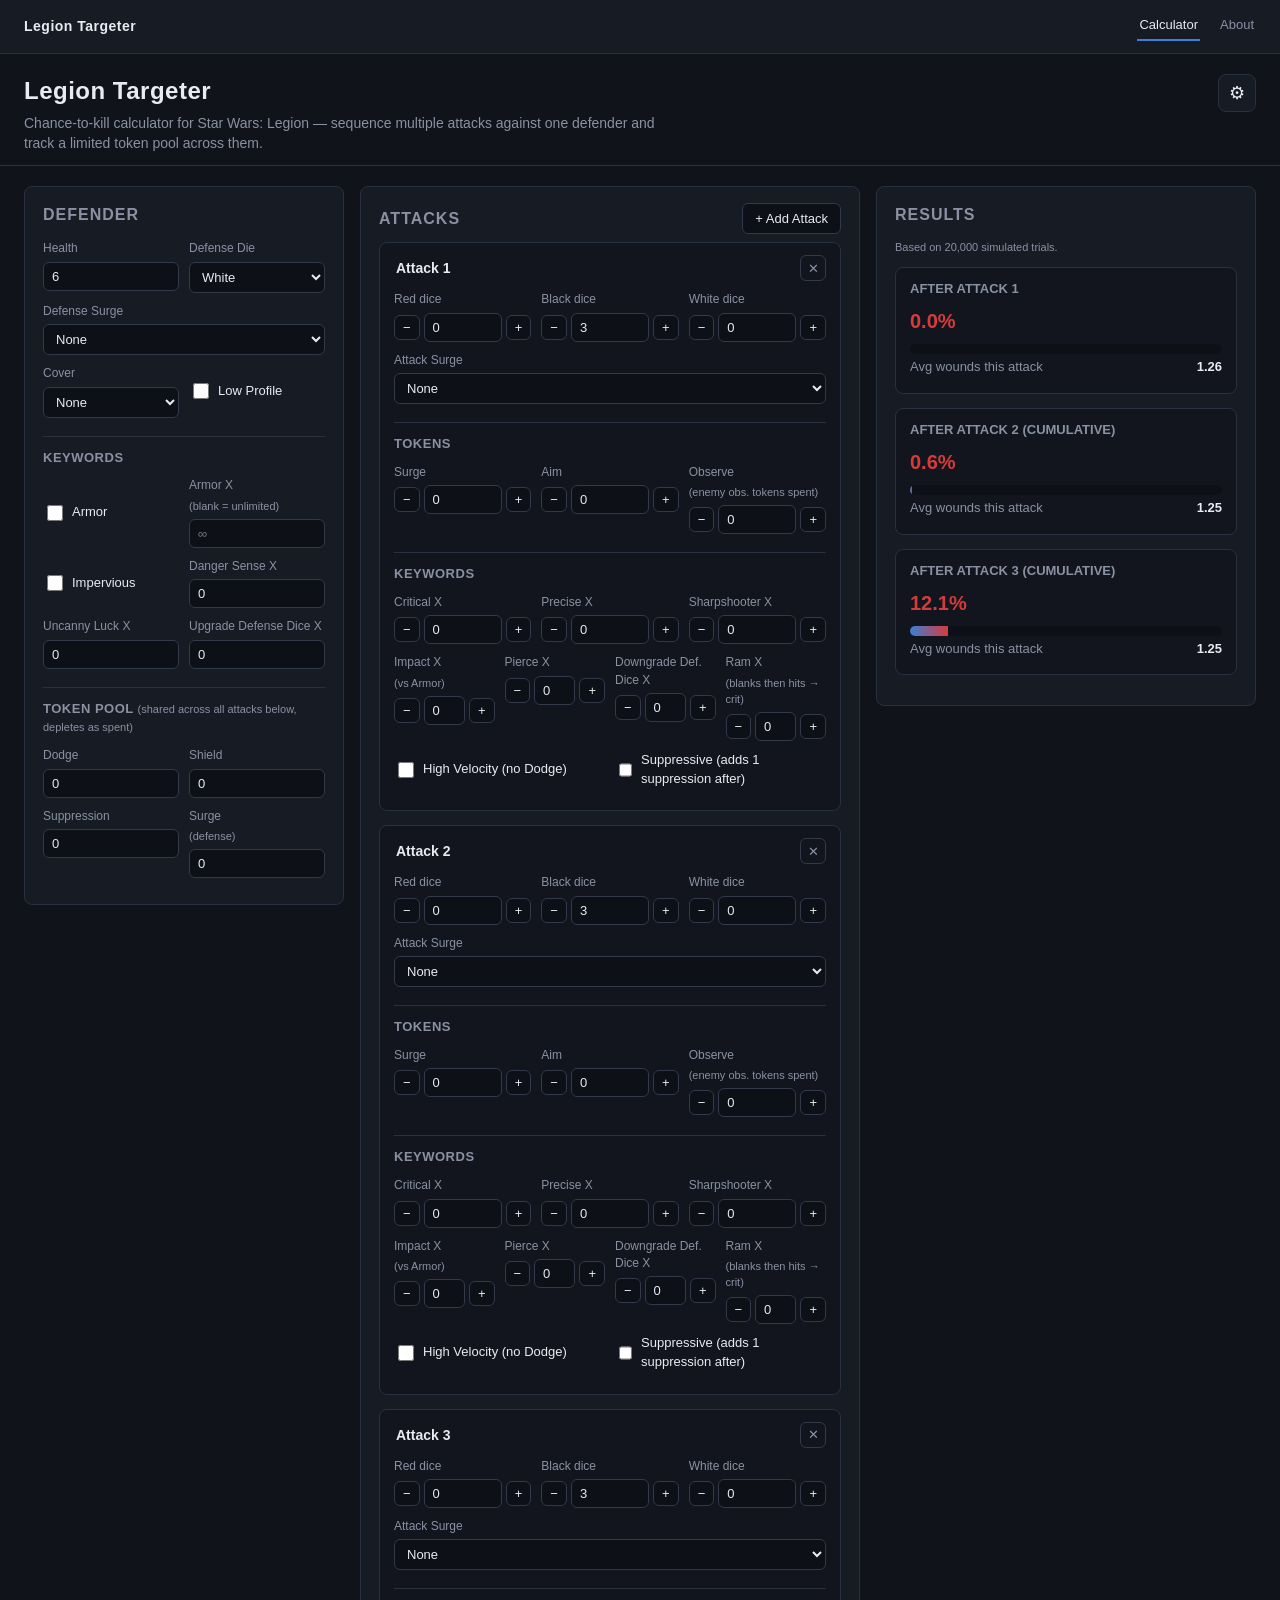
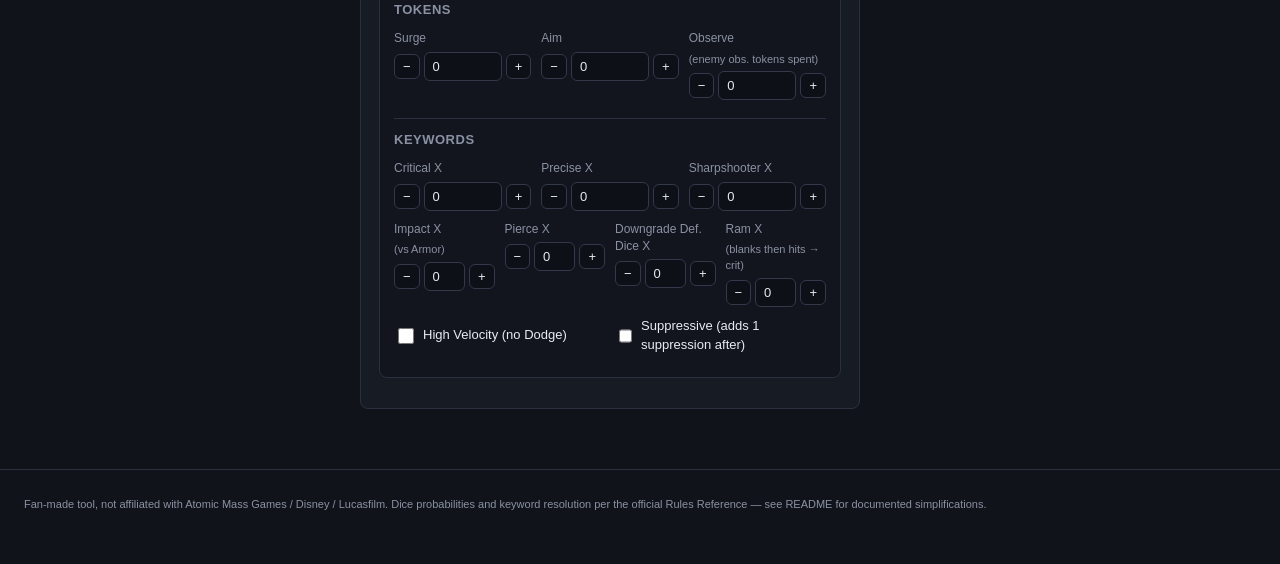
==== index.html @ e0e4609c "tweaks" ====
<!DOCTYPE html>
<html lang="en">
<head>
<meta charset="UTF-8" />
<meta name="viewport" content="width=device-width, initial-scale=1.0" />
<title>Legion Targeter</title>
<meta name="description" content="Chance-to-kill calculator for Star Wars: Legion." />
<link rel="stylesheet" href="style.css" />
<link rel="icon" href="data:image/svg+xml,<svg xmlns='http://www.w3.org/2000/svg' viewBox='0 0 16 16'><text y='13' font-size='14'>🎲</text></svg>">
</head>
<body>
  <nav class="site-nav">
    <div class="brand">Legion Targeter</div>
    <div class="modes">
      <a class="link active" href="index.html">Calculator</a>
      <a class="link" href="about.html">About</a>
    </div>
  </nav>
  <header class="app-header">
    <div class="header-inner">
      <h1>Legion Targeter</h1>
      <p class="subtitle">Chance-to-kill calculator for Star Wars: Legion — sequence multiple attacks against one defender and track a limited token pool across them.</p>
    </div>
    <button id="gearBtn" class="icon-btn" title="Settings" aria-label="Settings">⚙</button>
  </header>

  <div id="settingsPanel" class="settings-panel hidden">
    <h3>Settings</h3>
    <label>Simulation trials
      <select id="trialsSelect">
        <option value="5000">5,000 (fast)</option>
        <option value="20000" selected>20,000 (default)</option>
        <option value="50000">50,000 (precise)</option>
        <option value="100000">100,000 (slow, most precise)</option>
      </select>
    </label>
    <button id="closeSettings" class="secondary-btn">Close</button>
  </div>

  <main class="layout">
    <section class="panel defender-panel">
      <h2>Defender</h2>

      <div class="field-row">
        <label class="field">Health
          <input type="number" id="def-health" min="1" value="6" />
        </label>
        <label class="field">Defense Die
          <select id="def-defenseDie">
            <option value="white">White</option>
            <option value="red">Red</option>
          </select>
        </label>
        <label class="field">Defense Surge
          <select id="def-defenseSurgeConv">
            <option value="none">None</option>
            <option value="block">→ Block</option>
          </select>
        </label>
      </div>

      <div class="field-row">
        <label class="field">Cover
          <select id="def-cover">
            <option value="none">None</option>
            <option value="light">Light</option>
            <option value="heavy">Heavy</option>
          </select>
        </label>
        <label class="field checkbox-field">
          <input type="checkbox" id="def-lowProfile" /> Low Profile
        </label>
      </div>

      <h3>Keywords</h3>
      <div class="field-row">
        <label class="field checkbox-field">
          <input type="checkbox" id="def-armorEnabled" /> Armor
        </label>
        <label class="field">Armor X <span class="hint">(blank = unlimited)</span>
          <input type="number" id="def-armorX" min="0" placeholder="∞" />
        </label>
      </div>
      <div class="field-row">
        <label class="field checkbox-field">
          <input type="checkbox" id="def-impervious" /> Impervious
        </label>
        <label class="field">Danger Sense X
          <input type="number" id="def-dangerSenseX" min="0" value="0" />
        </label>
        <label class="field">Uncanny Luck X
          <input type="number" id="def-uncannyLuckX" min="0" value="0" />
        </label>
        <label class="field">Upgrade Defense Dice X
          <input type="number" id="def-upgradeX" min="0" value="0" />
        </label>
      </div>

      <h3>Token Pool <span class="hint">(shared across all attacks below, depletes as spent)</span></h3>
      <div class="field-row">
        <label class="field">Dodge
          <input type="number" id="def-dodge" min="0" value="0" />
        </label>
        <label class="field">Shield
          <input type="number" id="def-shield" min="0" value="0" />
        </label>
        <label class="field">Suppression
          <input type="number" id="def-suppression" min="0" value="0" />
        </label>
        <label class="field">Surge <span class="hint">(defense)</span>
          <input type="number" id="def-surge" min="0" value="0" />
        </label>
      </div>
    </section>

    <section class="panel attacks-panel">
      <div class="attacks-header">
        <h2>Attacks</h2>
        <button id="addAttackBtn" class="secondary-btn">+ Add Attack</button>
      </div>
      <div id="attacksList"></div>
    </section>

    <section class="panel results-panel">
      <h2>Results</h2>
      <p class="hint" id="trialsLabel"></p>
      <div id="resultsList"></div>
    </section>
  </main>

  <footer class="app-footer">
    <p>Fan-made tool, not affiliated with Atomic Mass Games / Disney / Lucasfilm. Dice probabilities and keyword resolution per the official Rules Reference — see README for documented simplifications.</p>
  </footer>

  <script src="engine.js"></script>
  <script src="app.js"></script>
</body>
</html>
---- style.css ----
:root {
  --bg: #10131a;
  --panel: #171b24;
  --panel-border: #2a3040;
  --text: #e8ebf2;
  --muted: #8a91a3;
  --accent: #d63b3b;
  --accent-2: #3b7fd6;
  --good: #3bd67a;
  --warn: #d6a93b;
  --input-bg: #0d1017;
  --input-border: #33394a;
  --radius: 8px;
}

* { box-sizing: border-box; }

body {
  margin: 0;
  background: var(--bg);
  color: var(--text);
  font-family: -apple-system, "Segoe UI", Roboto, Helvetica, Arial, sans-serif;
  font-size: 14px;
  line-height: 1.45;
}

.app-header {
  display: flex;
  align-items: flex-start;
  justify-content: space-between;
  padding: 20px 24px 12px;
  border-bottom: 1px solid var(--panel-border);
}
.header-inner h1 {
  margin: 0 0 4px;
  font-size: 24px;
  letter-spacing: 0.5px;
}
.subtitle {
  margin: 0;
  color: var(--muted);
  max-width: 640px;
}
.icon-btn {
  background: var(--panel);
  border: 1px solid var(--panel-border);
  color: var(--text);
  font-size: 18px;
  width: 38px;
  height: 38px;
  border-radius: var(--radius);
  cursor: pointer;
}
.icon-btn:hover { border-color: var(--accent-2); }

.settings-panel {
  position: fixed;
  top: 60px;
  right: 24px;
  background: var(--panel);
  border: 1px solid var(--panel-border);
  border-radius: var(--radius);
  padding: 16px;
  z-index: 20;
  width: 260px;
  box-shadow: 0 8px 24px rgba(0,0,0,0.4);
}
.settings-panel.hidden { display: none; }
.settings-panel h3 { margin-top: 0; }
.settings-panel label { display: block; margin-bottom: 12px; }

.layout {
  display: grid;
  grid-template-columns: 320px 1fr 380px;
  gap: 16px;
  padding: 20px 24px 60px;
  align-items: start;
}
@media (max-width: 1100px) {
  .layout { grid-template-columns: 1fr; }
}

.panel {
  background: var(--panel);
  border: 1px solid var(--panel-border);
  border-radius: var(--radius);
  padding: 16px 18px;
}
.panel h2 {
  margin: 0 0 14px;
  font-size: 16px;
  text-transform: uppercase;
  letter-spacing: 1px;
  color: var(--muted);
}
.panel h3 {
  margin: 18px 0 10px;
  font-size: 13px;
  text-transform: uppercase;
  letter-spacing: 0.5px;
  color: var(--muted);
  border-top: 1px solid var(--panel-border);
  padding-top: 12px;
}

.field-row {
  display: flex;
  flex-wrap: wrap;
  gap: 10px;
  margin-bottom: 10px;
}
.field {
  display: flex;
  flex-direction: column;
  gap: 4px;
  font-size: 12px;
  color: var(--muted);
  flex: 1 1 100px;
}
.field.checkbox-field {
  flex-direction: row;
  align-items: center;
  gap: 6px;
  font-size: 13px;
  color: var(--text);
}
.field input[type="number"],
.field input[type="text"],
.field select {
  background: var(--input-bg);
  border: 1px solid var(--input-border);
  color: var(--text);
  border-radius: 6px;
  padding: 6px 8px;
  font-size: 13px;
  width: 100%;
}
.field input[type="checkbox"] {
  width: 16px;
  height: 16px;
}
.hint {
  color: var(--muted);
  font-size: 11px;
  font-weight: normal;
  text-transform: none;
  letter-spacing: 0;
}

.secondary-btn {
  background: var(--input-bg);
  border: 1px solid var(--input-border);
  color: var(--text);
  border-radius: 6px;
  padding: 7px 12px;
  cursor: pointer;
  font-size: 13px;
}
.secondary-btn:hover { border-color: var(--accent-2); }

.attacks-header {
  display: flex;
  justify-content: space-between;
  align-items: center;
  margin-bottom: 8px;
}
.attacks-header h2 { margin: 0; }

.attack-card {
  border: 1px solid var(--panel-border);
  border-radius: var(--radius);
  padding: 12px 14px;
  margin-bottom: 14px;
  background: #12151d;
}
.attack-card-header {
  display: flex;
  justify-content: space-between;
  align-items: center;
  margin-bottom: 10px;
}
.attack-card-header input.attack-name {
  background: transparent;
  border: none;
  color: var(--text);
  font-weight: 600;
  font-size: 14px;
  width: 60%;
}
.attack-card-header input.attack-name:focus {
  outline: 1px solid var(--accent-2);
  background: var(--input-bg);
}
.remove-attack-btn {
  background: transparent;
  border: 1px solid var(--input-border);
  color: var(--muted);
  border-radius: 6px;
  width: 26px;
  height: 26px;
  cursor: pointer;
}
.remove-attack-btn:hover { color: var(--accent); border-color: var(--accent); }

.dice-swatch { font-weight: 600; }
.dice-swatch.red { color: #ff6b6b; }
.dice-swatch.black { color: #c8c8d0; }
.dice-swatch.white { color: #f2f2f2; }

.result-card {
  border: 1px solid var(--panel-border);
  border-radius: var(--radius);
  padding: 12px 14px;
  margin-bottom: 14px;
  background: #12151d;
}
.result-card h4 {
  margin: 0 0 8px;
  font-size: 13px;
  color: var(--muted);
  text-transform: uppercase;
}
.stat-row {
  display: flex;
  justify-content: space-between;
  margin-bottom: 4px;
  font-size: 13px;
}
.stat-row .label { color: var(--muted); }
.stat-row .value { font-weight: 600; }
.kill-bar-track {
  background: var(--input-bg);
  border-radius: 6px;
  height: 10px;
  overflow: hidden;
  margin: 8px 0 4px;
}
.kill-bar-fill {
  height: 100%;
  background: linear-gradient(90deg, var(--accent-2), var(--accent));
}
.kill-pct {
  font-size: 20px;
  font-weight: 700;
}
.kill-pct.cumulative { color: var(--accent); }

.app-footer {
  padding: 16px 24px 40px;
  color: var(--muted);
  font-size: 11px;
  border-top: 1px solid var(--panel-border);
}

.empty-state {
  color: var(--muted);
  font-size: 13px;
  padding: 20px 0;
  text-align: center;
}

/* ==========================================================================
   Site nav (shared between index.html and about.html)
   ========================================================================== */
.site-nav {
  display: flex;
  align-items: center;
  justify-content: space-between;
  padding: 12px 24px;
  border-bottom: 1px solid var(--panel-border);
  background: var(--panel);
}
.site-nav .brand {
  font-weight: 700;
  letter-spacing: 0.5px;
}
.site-nav .modes {
  display: flex;
  gap: 18px;
}
.site-nav .link {
  color: var(--muted);
  text-decoration: none;
  font-size: 13px;
  padding: 4px 2px;
  border-bottom: 2px solid transparent;
}
.site-nav .link:hover { color: var(--text); }
.site-nav .link.active {
  color: var(--text);
  border-bottom-color: var(--accent-2);
}

/* ==========================================================================
   About page
   ========================================================================== */
.prose {
  max-width: 960px;
  margin: 0 auto;
  padding: 32px 24px 60px;
}
.prose h1 { margin: 0 0 4px; font-size: 26px; }
.prose h2 {
  font-size: 15px;
  text-transform: uppercase;
  letter-spacing: 1px;
  color: var(--muted);
  margin: 0 0 14px;
}
.prose p { margin: 0 0 12px; }
.prose section { margin-bottom: 40px; }

.author {
  display: flex;
  gap: 24px;
  align-items: flex-start;
  flex-wrap: wrap;
}
.author .portrait {
  width: 140px;
  height: 140px;
  border-radius: 50%;
  object-fit: cover;
  border: 1px solid var(--panel-border);
  flex-shrink: 0;
  background: var(--panel);
}
.author-text { flex: 1 1 320px; min-width: 0; }
.author-text .tagline {
  color: var(--muted);
  margin: 0 0 14px;
  font-size: 13px;
}

.books-band {
  width: 100vw;
  position: relative;
  left: 50%;
  right: 50%;
  margin-left: -50vw;
  margin-right: -50vw;
  background: var(--panel);
  border-top: 1px solid var(--panel-border);
  border-bottom: 1px solid var(--panel-border);
  padding: 32px calc(50vw - 480px) 40px;
}
@media (max-width: 1020px) {
  .books-band { padding: 32px 24px 40px; }
}
.books-band h2 { padding: 0 0 0 0; max-width: 960px; margin: 0 auto 14px; }
.books {
  display: grid;
  grid-template-columns: repeat(auto-fill, minmax(200px, 1fr));
  gap: 20px;
  max-width: 960px;
  margin: 0 auto;
}
.book {
  background: var(--input-bg);
  border: 1px solid var(--panel-border);
  border-radius: var(--radius);
  padding: 14px;
  display: flex;
  flex-direction: column;
}
.book img {
  width: 100%;
  aspect-ratio: 2 / 3;
  object-fit: cover;
  border-radius: 6px;
  margin-bottom: 10px;
  background: var(--panel);
}
.book h3 { margin: 0 0 4px; font-size: 14px; }
.book-meta {
  color: var(--muted);
  font-size: 11px;
  text-transform: uppercase;
  letter-spacing: 0.5px;
  margin: 0 0 8px;
}
.book p:not(.book-meta) { font-size: 13px; flex: 1; }

.button {
  display: inline-block;
  margin-top: 10px;
  padding: 8px 14px;
  background: var(--accent-2);
  color: #fff;
  text-decoration: none;
  border-radius: 6px;
  font-size: 13px;
  font-weight: 600;
  align-self: flex-start;
}
.button:hover { opacity: 0.9; }
.button.coffee { background: var(--warn); color: #1a1300; }

.links { list-style: none; padding: 0; margin: 0; }
.links li {
  padding: 8px 0;
  border-bottom: 1px solid var(--panel-border);
  font-size: 13px;
}
.links li:last-child { border-bottom: none; }
.links a { color: var(--accent-2); }

.support, .disclosure {
  background: var(--panel);
  border: 1px solid var(--panel-border);
  border-radius: var(--radius);
  padding: 18px 20px;
}
.disclosure p { color: var(--muted); font-size: 12px; margin-bottom: 0; }

.back { margin-top: 8px; }
.back a { color: var(--accent-2); text-decoration: none; }
.back a:hover { text-decoration: underline; }

.foot {
  text-align: center;
  color: var(--muted);
  font-size: 11px;
  padding: 20px 24px 40px;
}
.foot a { color: var(--accent-2); }
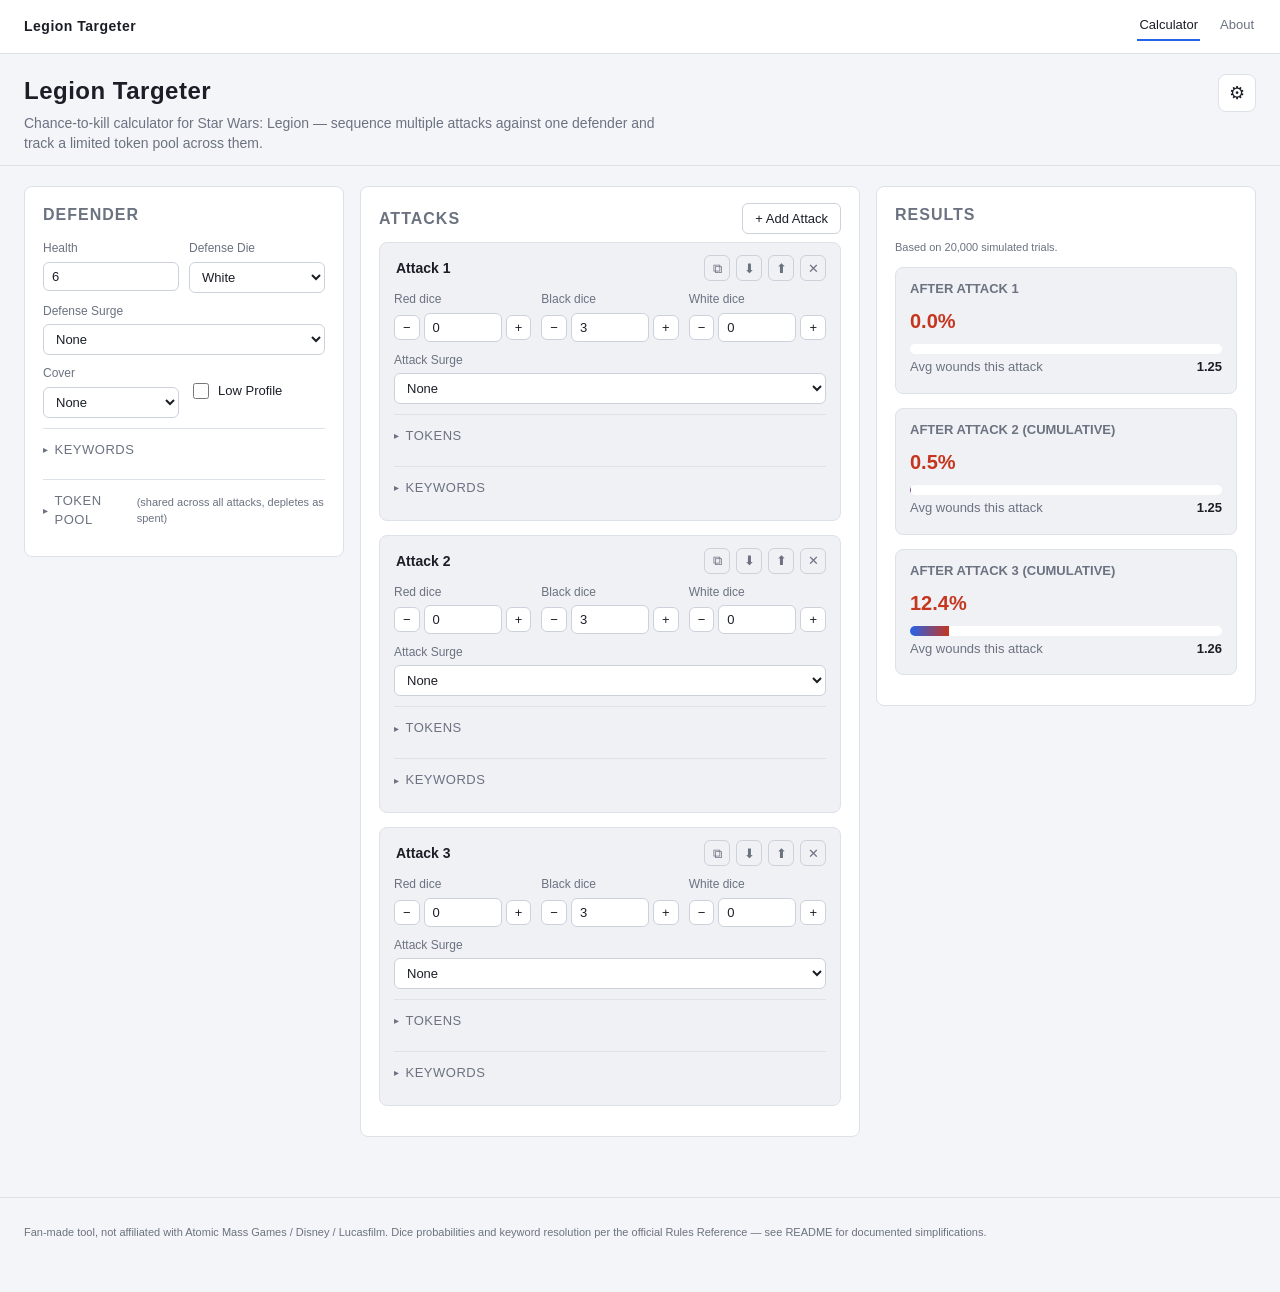
==== commit f668ef0e: "further changes" ====
--- a/index.html
+++ b/index.html
@@ -7,6 +7,27 @@
 <meta name="description" content="Chance-to-kill calculator for Star Wars: Legion." />
 <link rel="stylesheet" href="style.css" />
 <link rel="icon" href="data:image/svg+xml,<svg xmlns='http://www.w3.org/2000/svg' viewBox='0 0 16 16'><text y='13' font-size='14'>🎲</text></svg>">
+<script>
+  // Applied before paint so there's no flash of the wrong theme.
+  (function () {
+    var KEY = 'legion-targeter-theme';
+    function apply(pref) {
+      if (pref === 'light' || pref === 'dark') document.documentElement.setAttribute('data-theme', pref);
+      else document.documentElement.removeAttribute('data-theme');
+    }
+    var stored = 'system';
+    try { stored = localStorage.getItem(KEY) || 'system'; } catch (e) {}
+    apply(stored);
+    window.LegionTheme = {
+      get: function () { return stored; },
+      set: function (pref) {
+        stored = pref;
+        try { localStorage.setItem(KEY, pref); } catch (e) {}
+        apply(pref);
+      },
+    };
+  })();
+</script>
 </head>
 <body>
   <nav class="site-nav">
@@ -26,6 +47,13 @@
 
   <div id="settingsPanel" class="settings-panel hidden">
     <h3>Settings</h3>
+    <label>Theme
+      <select id="themeSelect">
+        <option value="system">System</option>
+        <option value="dark">Dark</option>
+        <option value="light">Light</option>
+      </select>
+    </label>
     <label>Simulation trials
       <select id="trialsSelect">
         <option value="5000">5,000 (fast)</option>
@@ -72,45 +100,53 @@
         </label>
       </div>
 
-      <h3>Keywords</h3>
-      <div class="field-row">
-        <label class="field checkbox-field">
-          <input type="checkbox" id="def-armorEnabled" /> Armor
-        </label>
-        <label class="field">Armor X <span class="hint">(blank = unlimited)</span>
-          <input type="number" id="def-armorX" min="0" placeholder="∞" />
-        </label>
-      </div>
-      <div class="field-row">
-        <label class="field checkbox-field">
-          <input type="checkbox" id="def-impervious" /> Impervious
-        </label>
-        <label class="field">Danger Sense X
-          <input type="number" id="def-dangerSenseX" min="0" value="0" />
-        </label>
-        <label class="field">Uncanny Luck X
-          <input type="number" id="def-uncannyLuckX" min="0" value="0" />
-        </label>
-        <label class="field">Upgrade Defense Dice X
-          <input type="number" id="def-upgradeX" min="0" value="0" />
-        </label>
-      </div>
+      <details class="collapsible" id="def-keywords-details">
+        <summary>Keywords</summary>
+        <div class="details-body">
+          <div class="field-row">
+            <label class="field checkbox-field">
+              <input type="checkbox" id="def-armorEnabled" /> Armor
+            </label>
+            <label class="field">Armor X <span class="hint">(blank = unlimited)</span>
+              <input type="number" id="def-armorX" min="0" placeholder="∞" />
+            </label>
+          </div>
+          <div class="field-row">
+            <label class="field checkbox-field">
+              <input type="checkbox" id="def-impervious" /> Impervious
+            </label>
+            <label class="field">Danger Sense X
+              <input type="number" id="def-dangerSenseX" min="0" value="0" />
+            </label>
+            <label class="field">Uncanny Luck X
+              <input type="number" id="def-uncannyLuckX" min="0" value="0" />
+            </label>
+            <label class="field">Upgrade Defense Dice X
+              <input type="number" id="def-upgradeX" min="0" value="0" />
+            </label>
+          </div>
+        </div>
+      </details>
 
-      <h3>Token Pool <span class="hint">(shared across all attacks below, depletes as spent)</span></h3>
-      <div class="field-row">
-        <label class="field">Dodge
-          <input type="number" id="def-dodge" min="0" value="0" />
-        </label>
-        <label class="field">Shield
-          <input type="number" id="def-shield" min="0" value="0" />
-        </label>
-        <label class="field">Suppression
-          <input type="number" id="def-suppression" min="0" value="0" />
-        </label>
-        <label class="field">Surge <span class="hint">(defense)</span>
-          <input type="number" id="def-surge" min="0" value="0" />
-        </label>
-      </div>
+      <details class="collapsible" id="def-tokens-details">
+        <summary>Token Pool <span class="hint">(shared across all attacks, depletes as spent)</span></summary>
+        <div class="details-body">
+          <div class="field-row">
+            <label class="field">Dodge
+              <input type="number" id="def-dodge" min="0" value="0" />
+            </label>
+            <label class="field">Shield
+              <input type="number" id="def-shield" min="0" value="0" />
+            </label>
+            <label class="field">Suppression
+              <input type="number" id="def-suppression" min="0" value="0" />
+            </label>
+            <label class="field">Surge <span class="hint">(defense)</span>
+              <input type="number" id="def-surge" min="0" value="0" />
+            </label>
+          </div>
+        </div>
+      </details>
     </section>
 
     <section class="panel attacks-panel">
--- a/style.css
+++ b/style.css
@@ -1,6 +1,8 @@
+/* Dark palette is the default/fallback. */
 :root {
   --bg: #10131a;
   --panel: #171b24;
+  --panel-alt: #12151d;
   --panel-border: #2a3040;
   --text: #e8ebf2;
   --muted: #8a91a3;
@@ -13,6 +15,54 @@
   --radius: 8px;
 }
 
+/* System preference: light, and the user hasn't forced dark. */
+@media (prefers-color-scheme: light) {
+  :root:not([data-theme="dark"]) {
+    --bg: #f4f5f8;
+    --panel: #ffffff;
+    --panel-alt: #f0f1f5;
+    --panel-border: #dde1e8;
+    --text: #1b1e27;
+    --muted: #6b7280;
+    --accent: #c5361f;
+    --accent-2: #2563eb;
+    --good: #16a34a;
+    --warn: #b45309;
+    --input-bg: #ffffff;
+    --input-border: #ccd1db;
+  }
+}
+
+/* Explicit user choice wins over system preference in both directions. */
+:root[data-theme="light"] {
+  --bg: #f4f5f8;
+  --panel: #ffffff;
+  --panel-alt: #f0f1f5;
+  --panel-border: #dde1e8;
+  --text: #1b1e27;
+  --muted: #6b7280;
+  --accent: #c5361f;
+  --accent-2: #2563eb;
+  --good: #16a34a;
+  --warn: #b45309;
+  --input-bg: #ffffff;
+  --input-border: #ccd1db;
+}
+:root[data-theme="dark"] {
+  --bg: #10131a;
+  --panel: #171b24;
+  --panel-alt: #12151d;
+  --panel-border: #2a3040;
+  --text: #e8ebf2;
+  --muted: #8a91a3;
+  --accent: #d63b3b;
+  --accent-2: #3b7fd6;
+  --good: #3bd67a;
+  --warn: #d6a93b;
+  --input-bg: #0d1017;
+  --input-border: #33394a;
+}
+
 * { box-sizing: border-box; }
 
 body {
@@ -171,13 +221,15 @@
   border-radius: var(--radius);
   padding: 12px 14px;
   margin-bottom: 14px;
-  background: #12151d;
+  background: var(--panel-alt);
 }
 .attack-card-header {
   display: flex;
   justify-content: space-between;
   align-items: center;
+  gap: 8px;
   margin-bottom: 10px;
+  flex-wrap: wrap;
 }
 .attack-card-header input.attack-name {
   background: transparent;
@@ -185,23 +237,13 @@
   color: var(--text);
   font-weight: 600;
   font-size: 14px;
-  width: 60%;
+  flex: 1 1 100px;
+  min-width: 0;
 }
 .attack-card-header input.attack-name:focus {
   outline: 1px solid var(--accent-2);
   background: var(--input-bg);
 }
-.remove-attack-btn {
-  background: transparent;
-  border: 1px solid var(--input-border);
-  color: var(--muted);
-  border-radius: 6px;
-  width: 26px;
-  height: 26px;
-  cursor: pointer;
-}
-.remove-attack-btn:hover { color: var(--accent); border-color: var(--accent); }
-
 .dice-swatch { font-weight: 600; }
 .dice-swatch.red { color: #ff6b6b; }
 .dice-swatch.black { color: #c8c8d0; }
@@ -212,7 +254,7 @@
   border-radius: var(--radius);
   padding: 12px 14px;
   margin-bottom: 14px;
-  background: #12151d;
+  background: var(--panel-alt);
 }
 .result-card h4 {
   margin: 0 0 8px;
@@ -260,6 +302,73 @@
 }
 
 /* ==========================================================================
+   Collapsible sections (Tokens / Keywords)
+   ========================================================================== */
+details.collapsible {
+  border-top: 1px solid var(--panel-border);
+  margin-top: 10px;
+  padding-top: 2px;
+}
+details.collapsible summary {
+  cursor: pointer;
+  list-style: none;
+  font-size: 13px;
+  text-transform: uppercase;
+  letter-spacing: 0.5px;
+  color: var(--muted);
+  padding: 10px 0;
+  display: flex;
+  align-items: center;
+  gap: 6px;
+  user-select: none;
+}
+details.collapsible summary::-webkit-details-marker { display: none; }
+details.collapsible summary::before {
+  content: '▸';
+  font-size: 10px;
+  transition: transform 0.15s ease;
+  display: inline-block;
+}
+details.collapsible[open] summary::before { transform: rotate(90deg); }
+details.collapsible summary:hover { color: var(--text); }
+details.collapsible summary .badge {
+  background: var(--accent-2);
+  color: #fff;
+  font-size: 10px;
+  font-weight: 700;
+  border-radius: 10px;
+  padding: 1px 7px;
+  text-transform: none;
+  letter-spacing: 0;
+}
+details.collapsible .details-body { padding-bottom: 8px; }
+
+/* ==========================================================================
+   Attack card toolbar (duplicate / download / upload / remove)
+   ========================================================================== */
+.card-toolbar {
+  display: flex;
+  gap: 6px;
+  flex-shrink: 0;
+}
+.icon-mini-btn {
+  background: transparent;
+  border: 1px solid var(--input-border);
+  color: var(--muted);
+  border-radius: 6px;
+  width: 26px;
+  height: 26px;
+  cursor: pointer;
+  font-size: 13px;
+  line-height: 1;
+  display: inline-flex;
+  align-items: center;
+  justify-content: center;
+}
+.icon-mini-btn:hover { color: var(--accent-2); border-color: var(--accent-2); }
+.icon-mini-btn.danger:hover { color: var(--accent); border-color: var(--accent); }
+
+/* ==========================================================================
    Site nav (shared between index.html and about.html)
    ========================================================================== */
 .site-nav {
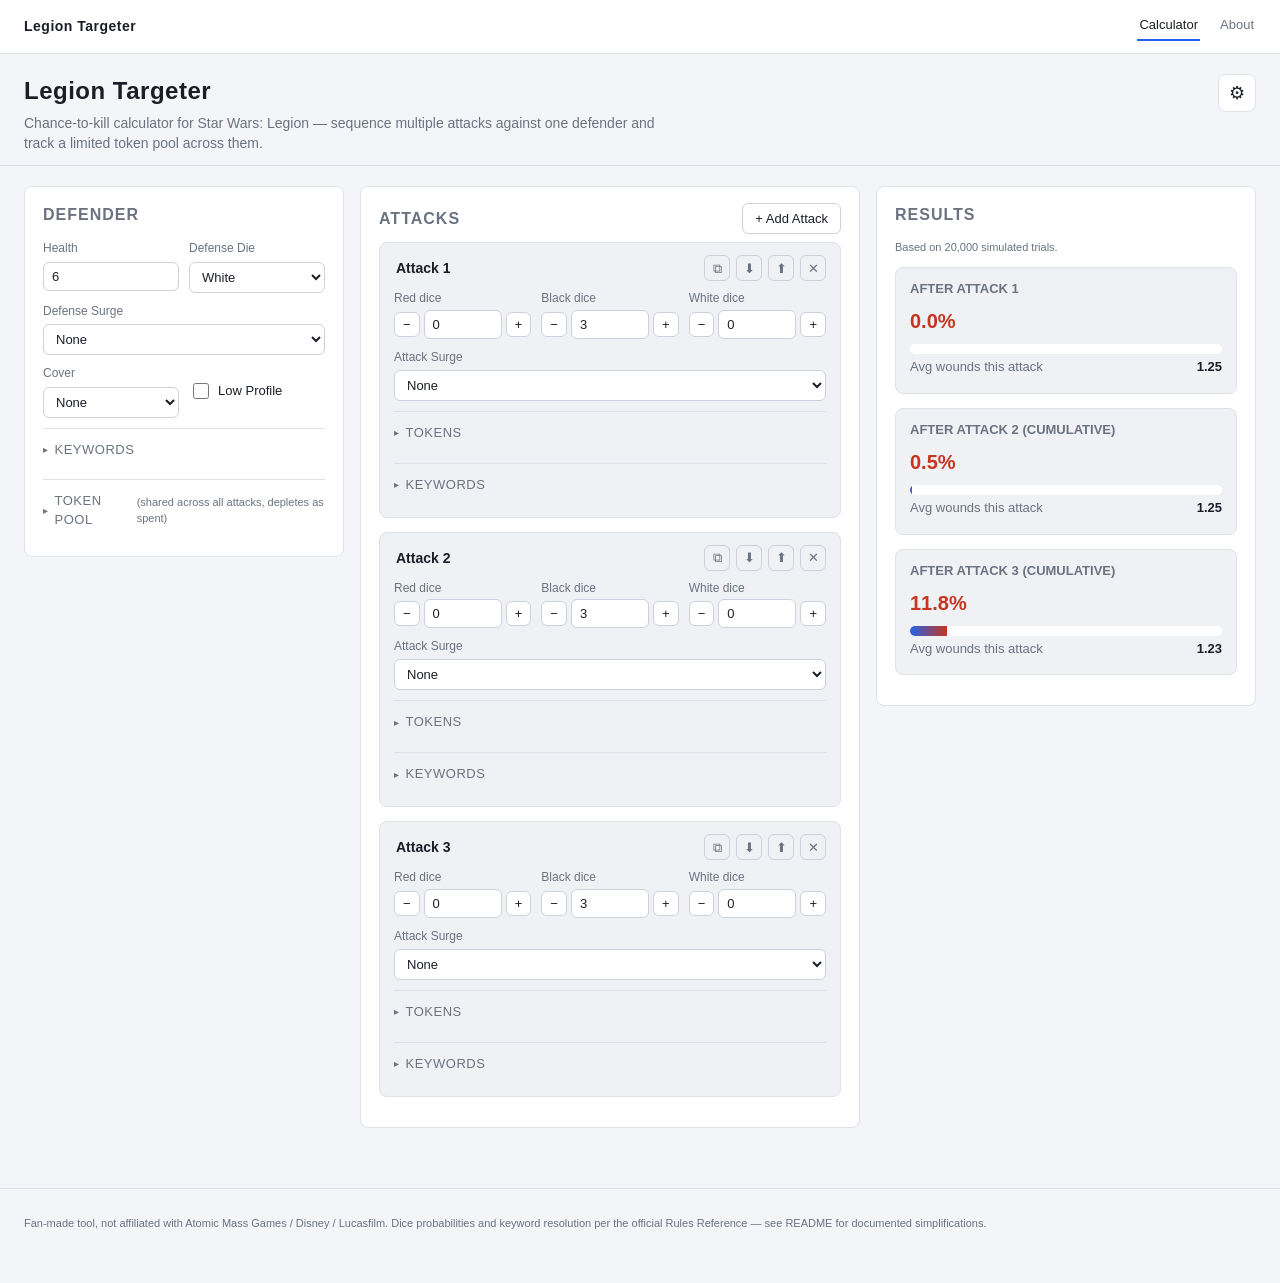
==== commit 18068de5: "tweaks" ====
--- a/index.html
+++ b/index.html
@@ -107,7 +107,8 @@
             <label class="field checkbox-field">
               <input type="checkbox" id="def-armorEnabled" /> Armor
             </label>
-            <label class="field">Armor X <span class="hint">(blank = unlimited)</span>
+            <label class="field">
+              <span class="field-label">Armor X <span class="hint-icon" title="Leave blank for unlimited Armor" tabindex="0">?</span></span>
               <input type="number" id="def-armorX" min="0" placeholder="∞" />
             </label>
           </div>
@@ -141,7 +142,8 @@
             <label class="field">Suppression
               <input type="number" id="def-suppression" min="0" value="0" />
             </label>
-            <label class="field">Surge <span class="hint">(defense)</span>
+            <label class="field">
+              <span class="field-label">Surge <span class="hint-icon" title="Defense surge tokens" tabindex="0">?</span></span>
               <input type="number" id="def-surge" min="0" value="0" />
             </label>
           </div>
--- a/style.css
+++ b/style.css
@@ -197,6 +197,33 @@
   letter-spacing: 0;
 }
 
+.field-label {
+  display: inline-flex;
+  align-items: center;
+  gap: 5px;
+  line-height: 1.2;
+  white-space: nowrap;
+}
+.hint-icon {
+  display: inline-flex;
+  align-items: center;
+  justify-content: center;
+  width: 14px;
+  height: 14px;
+  flex-shrink: 0;
+  border-radius: 50%;
+  background: var(--input-border);
+  color: var(--text);
+  font-size: 10px;
+  font-weight: 700;
+  cursor: help;
+}
+.hint-icon:hover, .hint-icon:focus {
+  background: var(--accent-2);
+  color: #fff;
+  outline: none;
+}
+
 .secondary-btn {
   background: var(--input-bg);
   border: 1px solid var(--input-border);
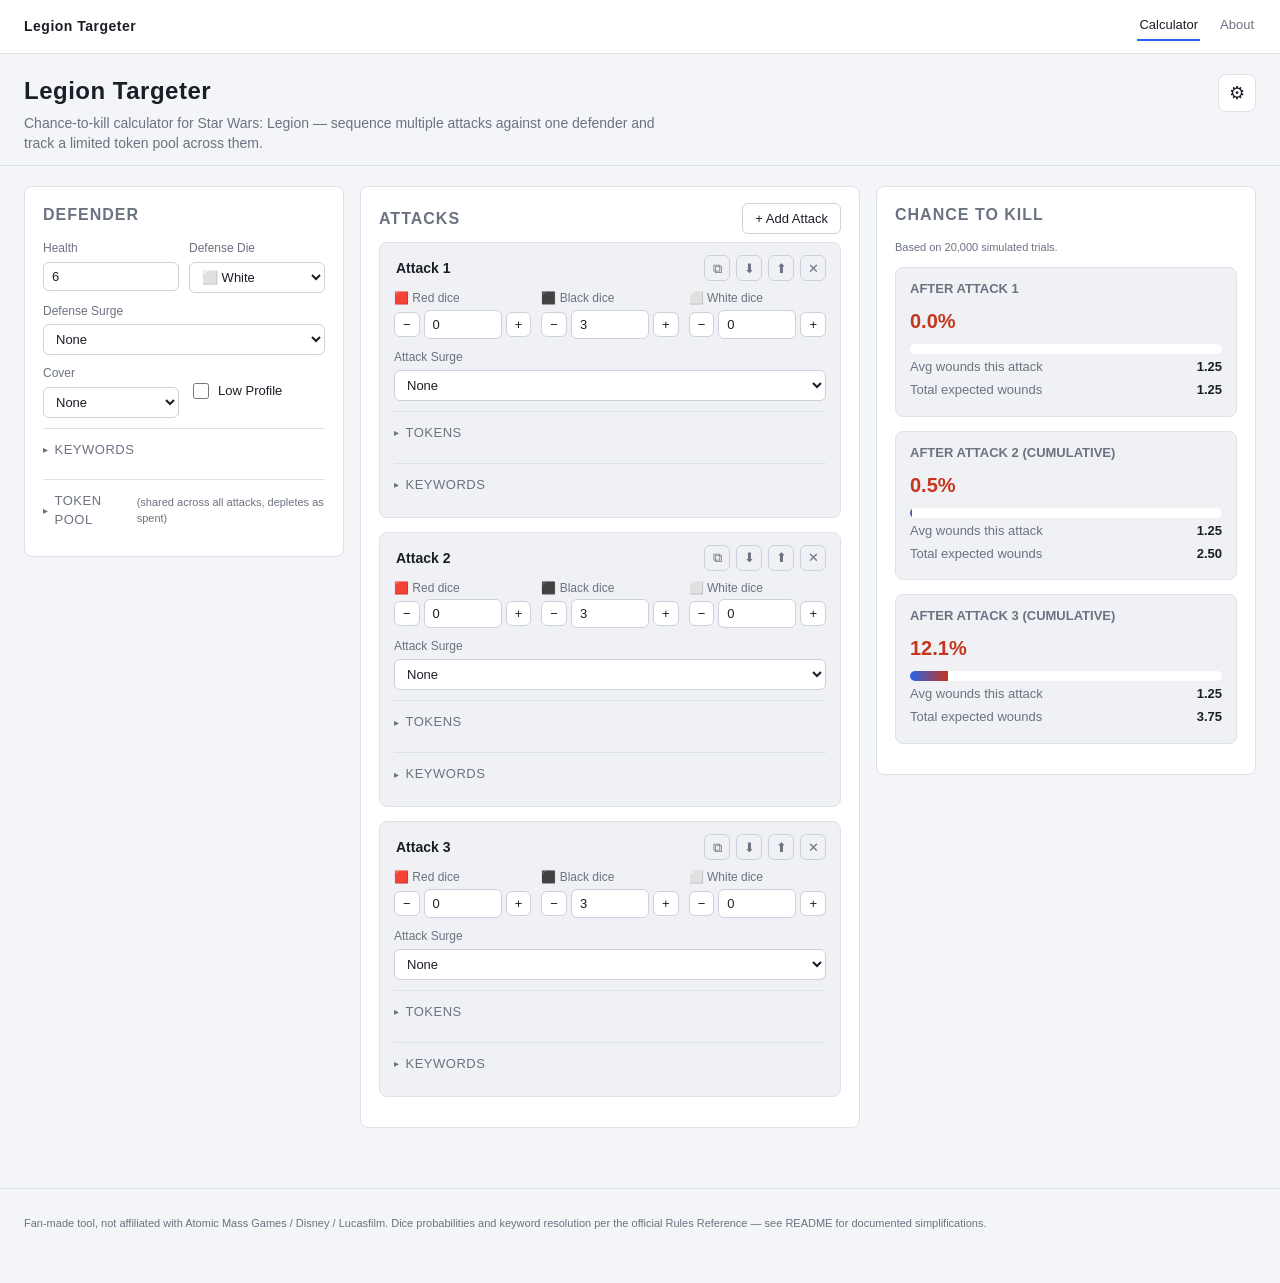
==== commit 44bc6df5: "Smoother and more iconic" ====
--- a/index.html
+++ b/index.html
@@ -75,8 +75,8 @@
         </label>
         <label class="field">Defense Die
           <select id="def-defenseDie">
-            <option value="white">White</option>
-            <option value="red">Red</option>
+            <option value="white">⬜ White</option>
+            <option value="red">🟥 Red</option>
           </select>
         </label>
         <label class="field">Defense Surge
@@ -160,7 +160,7 @@
     </section>
 
     <section class="panel results-panel">
-      <h2>Results</h2>
+      <h2>Chance to Kill</h2>
       <p class="hint" id="trialsLabel"></p>
       <div id="resultsList"></div>
     </section>
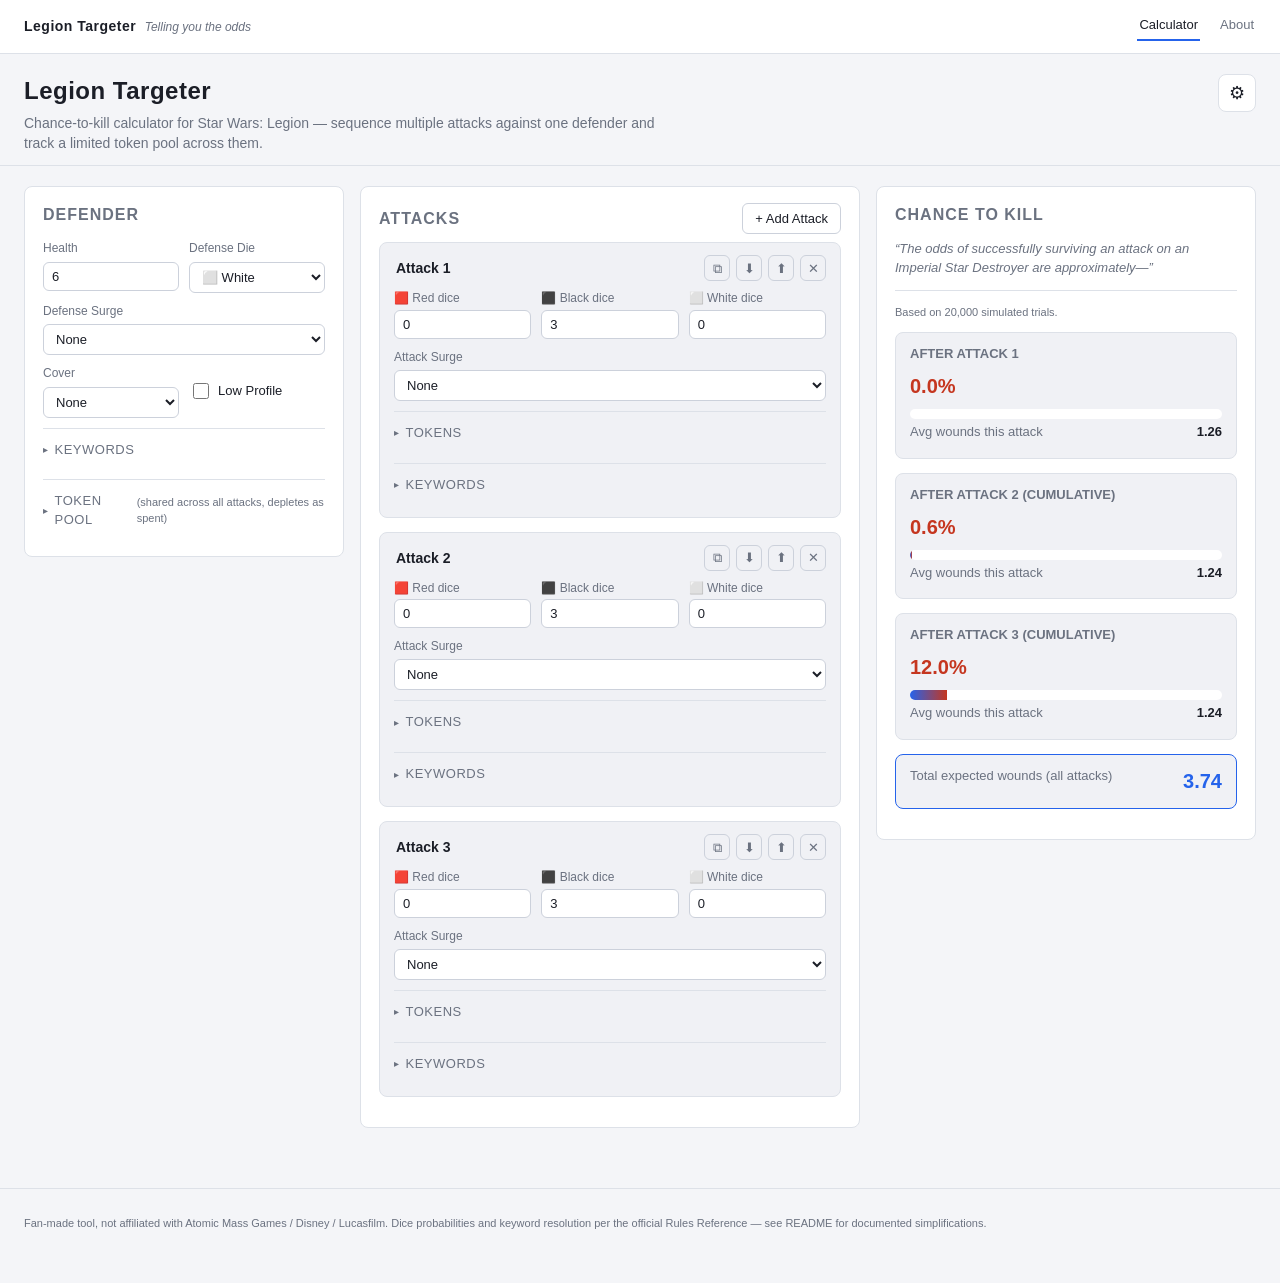
==== commit 8213ea73: "Added in Quotes and other small changes" ====
--- a/index.html
+++ b/index.html
@@ -31,7 +31,7 @@
 </head>
 <body>
   <nav class="site-nav">
-    <div class="brand">Legion Targeter</div>
+    <div class="brand">Legion Targeter <span class="brand-subtitle">Telling you the odds</span></div>
     <div class="modes">
       <a class="link active" href="index.html">Calculator</a>
       <a class="link" href="about.html">About</a>
@@ -161,6 +161,7 @@
 
     <section class="panel results-panel">
       <h2>Chance to Kill</h2>
+      <p class="quote-line" id="quoteLine"></p>
       <p class="hint" id="trialsLabel"></p>
       <div id="resultsList"></div>
     </section>
--- a/style.css
+++ b/style.css
@@ -314,6 +314,27 @@
 }
 .kill-pct.cumulative { color: var(--accent); }
 
+.quote-line {
+  font-style: italic;
+  color: var(--muted);
+  font-size: 13px;
+  margin: 0 0 14px;
+  padding-bottom: 12px;
+  border-bottom: 1px solid var(--panel-border);
+}
+.quote-line::before { content: '“'; }
+.quote-line::after { content: '”'; }
+
+.total-summary {
+  border: 1px solid var(--accent-2);
+  background: var(--panel-alt);
+}
+.total-summary .stat-row { margin-bottom: 0; }
+.total-summary .value {
+  font-size: 20px;
+  color: var(--accent-2);
+}
+
 .app-footer {
   padding: 16px 24px 40px;
   color: var(--muted);
@@ -410,6 +431,14 @@
   font-weight: 700;
   letter-spacing: 0.5px;
 }
+.site-nav .brand-subtitle {
+  font-weight: 400;
+  font-style: italic;
+  font-size: 12px;
+  color: var(--muted);
+  letter-spacing: 0;
+  margin-left: 4px;
+}
 .site-nav .modes {
   display: flex;
   gap: 18px;
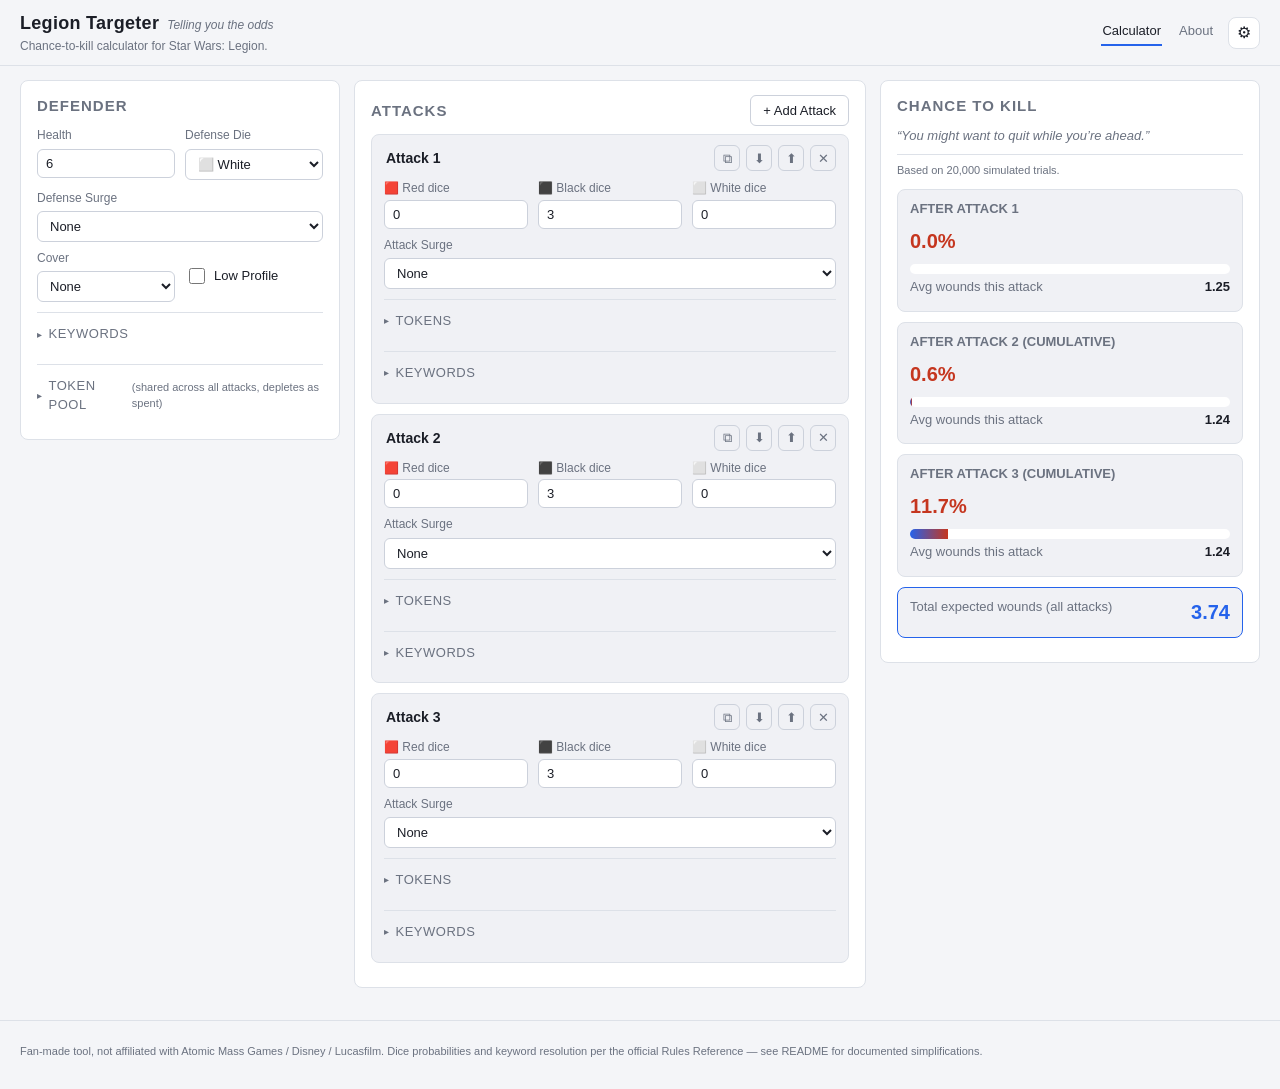
==== commit 670cff70: "visual tweaks and export/import" ====
--- a/index.html
+++ b/index.html
@@ -30,19 +30,21 @@
 </script>
 </head>
 <body>
-  <nav class="site-nav">
-    <div class="brand">Legion Targeter <span class="brand-subtitle">Telling you the odds</span></div>
-    <div class="modes">
-      <a class="link active" href="index.html">Calculator</a>
-      <a class="link" href="about.html">About</a>
+  <header class="app-header">
+    <div class="header-left">
+      <div class="brand-row">
+        <h1>Legion Targeter</h1>
+        <span class="brand-subtitle">Telling you the odds</span>
+      </div>
+      <p class="subtitle">Chance-to-kill calculator for Star Wars: Legion.</p>
     </div>
-  </nav>
-  <header class="app-header">
-    <div class="header-inner">
-      <h1>Legion Targeter</h1>
-      <p class="subtitle">Chance-to-kill calculator for Star Wars: Legion — sequence multiple attacks against one defender and track a limited token pool across them.</p>
+    <div class="header-right">
+      <nav class="modes">
+        <a class="link active" href="index.html">Calculator</a>
+        <a class="link" href="about.html">About</a>
+      </nav>
+      <button id="gearBtn" class="icon-btn" title="Settings" aria-label="Settings">⚙</button>
     </div>
-    <button id="gearBtn" class="icon-btn" title="Settings" aria-label="Settings">⚙</button>
   </header>
 
   <div id="settingsPanel" class="settings-panel hidden">
@@ -62,7 +64,14 @@
         <option value="100000">100,000 (slow, most precise)</option>
       </select>
     </label>
-    <button id="closeSettings" class="secondary-btn">Close</button>
+    <div class="settings-divider"></div>
+    <p class="hint" style="margin: 0 0 8px;">Save or load the defender and every attack together, as one file.</p>
+    <div class="settings-actions">
+      <button id="exportAllBtn" class="secondary-btn">⬇ Export All</button>
+      <button id="importAllBtn" class="secondary-btn">⬆ Import All</button>
+      <input type="file" id="importAllFile" accept="application/json,.json" style="display:none" />
+    </div>
+    <button id="closeSettings" class="secondary-btn" style="margin-top: 10px;">Close</button>
   </div>
 
   <main class="layout">
--- a/style.css
+++ b/style.css
@@ -76,41 +76,58 @@
 
 .app-header {
   display: flex;
-  align-items: flex-start;
+  align-items: center;
   justify-content: space-between;
-  padding: 20px 24px 12px;
+  gap: 16px;
+  padding: 10px 20px;
   border-bottom: 1px solid var(--panel-border);
-}
-.header-inner h1 {
-  margin: 0 0 4px;
-  font-size: 24px;
-  letter-spacing: 0.5px;
+  flex-wrap: wrap;
+}
+.header-left { min-width: 0; }
+.brand-row {
+  display: flex;
+  align-items: baseline;
+  gap: 8px;
+  flex-wrap: wrap;
+}
+.brand-row h1 {
+  margin: 0;
+  font-size: 18px;
+  letter-spacing: 0.3px;
 }
 .subtitle {
-  margin: 0;
-  color: var(--muted);
+  margin: 2px 0 0;
+  color: var(--muted);
+  font-size: 12px;
   max-width: 640px;
 }
+.header-right {
+  display: flex;
+  align-items: center;
+  gap: 14px;
+  flex-shrink: 0;
+}
 .icon-btn {
   background: var(--panel);
   border: 1px solid var(--panel-border);
   color: var(--text);
-  font-size: 18px;
-  width: 38px;
-  height: 38px;
+  font-size: 16px;
+  width: 32px;
+  height: 32px;
   border-radius: var(--radius);
   cursor: pointer;
+  flex-shrink: 0;
 }
 .icon-btn:hover { border-color: var(--accent-2); }
 
 .settings-panel {
   position: fixed;
-  top: 60px;
-  right: 24px;
+  top: 52px;
+  right: 20px;
   background: var(--panel);
   border: 1px solid var(--panel-border);
   border-radius: var(--radius);
-  padding: 16px;
+  padding: 14px;
   z-index: 20;
   width: 260px;
   box-shadow: 0 8px 24px rgba(0,0,0,0.4);
@@ -118,12 +135,21 @@
 .settings-panel.hidden { display: none; }
 .settings-panel h3 { margin-top: 0; }
 .settings-panel label { display: block; margin-bottom: 12px; }
+.settings-divider {
+  border-top: 1px solid var(--panel-border);
+  margin: 4px 0 10px;
+}
+.settings-actions {
+  display: flex;
+  gap: 8px;
+}
+.settings-actions .secondary-btn { flex: 1; }
 
 .layout {
   display: grid;
   grid-template-columns: 320px 1fr 380px;
-  gap: 16px;
-  padding: 20px 24px 60px;
+  gap: 14px;
+  padding: 14px 20px 32px;
   align-items: start;
 }
 @media (max-width: 1100px) {
@@ -134,30 +160,30 @@
   background: var(--panel);
   border: 1px solid var(--panel-border);
   border-radius: var(--radius);
-  padding: 16px 18px;
+  padding: 14px 16px;
 }
 .panel h2 {
-  margin: 0 0 14px;
-  font-size: 16px;
+  margin: 0 0 10px;
+  font-size: 15px;
   text-transform: uppercase;
   letter-spacing: 1px;
   color: var(--muted);
 }
 .panel h3 {
-  margin: 18px 0 10px;
+  margin: 14px 0 8px;
   font-size: 13px;
   text-transform: uppercase;
   letter-spacing: 0.5px;
   color: var(--muted);
   border-top: 1px solid var(--panel-border);
-  padding-top: 12px;
+  padding-top: 10px;
 }
 
 .field-row {
   display: flex;
   flex-wrap: wrap;
   gap: 10px;
-  margin-bottom: 10px;
+  margin-bottom: 8px;
 }
 .field {
   display: flex;
@@ -246,8 +272,8 @@
 .attack-card {
   border: 1px solid var(--panel-border);
   border-radius: var(--radius);
-  padding: 12px 14px;
-  margin-bottom: 14px;
+  padding: 10px 12px;
+  margin-bottom: 10px;
   background: var(--panel-alt);
 }
 .attack-card-header {
@@ -279,8 +305,8 @@
 .result-card {
   border: 1px solid var(--panel-border);
   border-radius: var(--radius);
-  padding: 12px 14px;
-  margin-bottom: 14px;
+  padding: 10px 12px;
+  margin-bottom: 10px;
   background: var(--panel-alt);
 }
 .result-card h4 {
@@ -318,8 +344,8 @@
   font-style: italic;
   color: var(--muted);
   font-size: 13px;
-  margin: 0 0 14px;
-  padding-bottom: 12px;
+  margin: 0 0 8px;
+  padding-bottom: 8px;
   border-bottom: 1px solid var(--panel-border);
 }
 .quote-line::before { content: '“'; }
@@ -336,11 +362,13 @@
 }
 
 .app-footer {
-  padding: 16px 24px 40px;
+  padding: 12px 20px 18px;
   color: var(--muted);
   font-size: 11px;
   border-top: 1px solid var(--panel-border);
 }
+
+#trialsLabel { margin: 0 0 10px; }
 
 .empty-state {
   color: var(--muted);
@@ -417,41 +445,42 @@
 .icon-mini-btn.danger:hover { color: var(--accent); border-color: var(--accent); }
 
 /* ==========================================================================
-   Site nav (shared between index.html and about.html)
+   Site nav (about.html) and the Calculator/About links (also reused inside
+   index.html's merged .app-header via .header-right)
    ========================================================================== */
 .site-nav {
   display: flex;
   align-items: center;
   justify-content: space-between;
-  padding: 12px 24px;
+  padding: 8px 20px;
   border-bottom: 1px solid var(--panel-border);
   background: var(--panel);
 }
 .site-nav .brand {
   font-weight: 700;
   letter-spacing: 0.5px;
-}
-.site-nav .brand-subtitle {
+  font-size: 14px;
+}
+.brand-subtitle {
   font-weight: 400;
   font-style: italic;
   font-size: 12px;
   color: var(--muted);
   letter-spacing: 0;
-  margin-left: 4px;
-}
-.site-nav .modes {
-  display: flex;
-  gap: 18px;
-}
-.site-nav .link {
+}
+.modes {
+  display: flex;
+  gap: 16px;
+}
+.link {
   color: var(--muted);
   text-decoration: none;
   font-size: 13px;
-  padding: 4px 2px;
+  padding: 3px 1px;
   border-bottom: 2px solid transparent;
 }
-.site-nav .link:hover { color: var(--text); }
-.site-nav .link.active {
+.link:hover { color: var(--text); }
+.link.active {
   color: var(--text);
   border-bottom-color: var(--accent-2);
 }
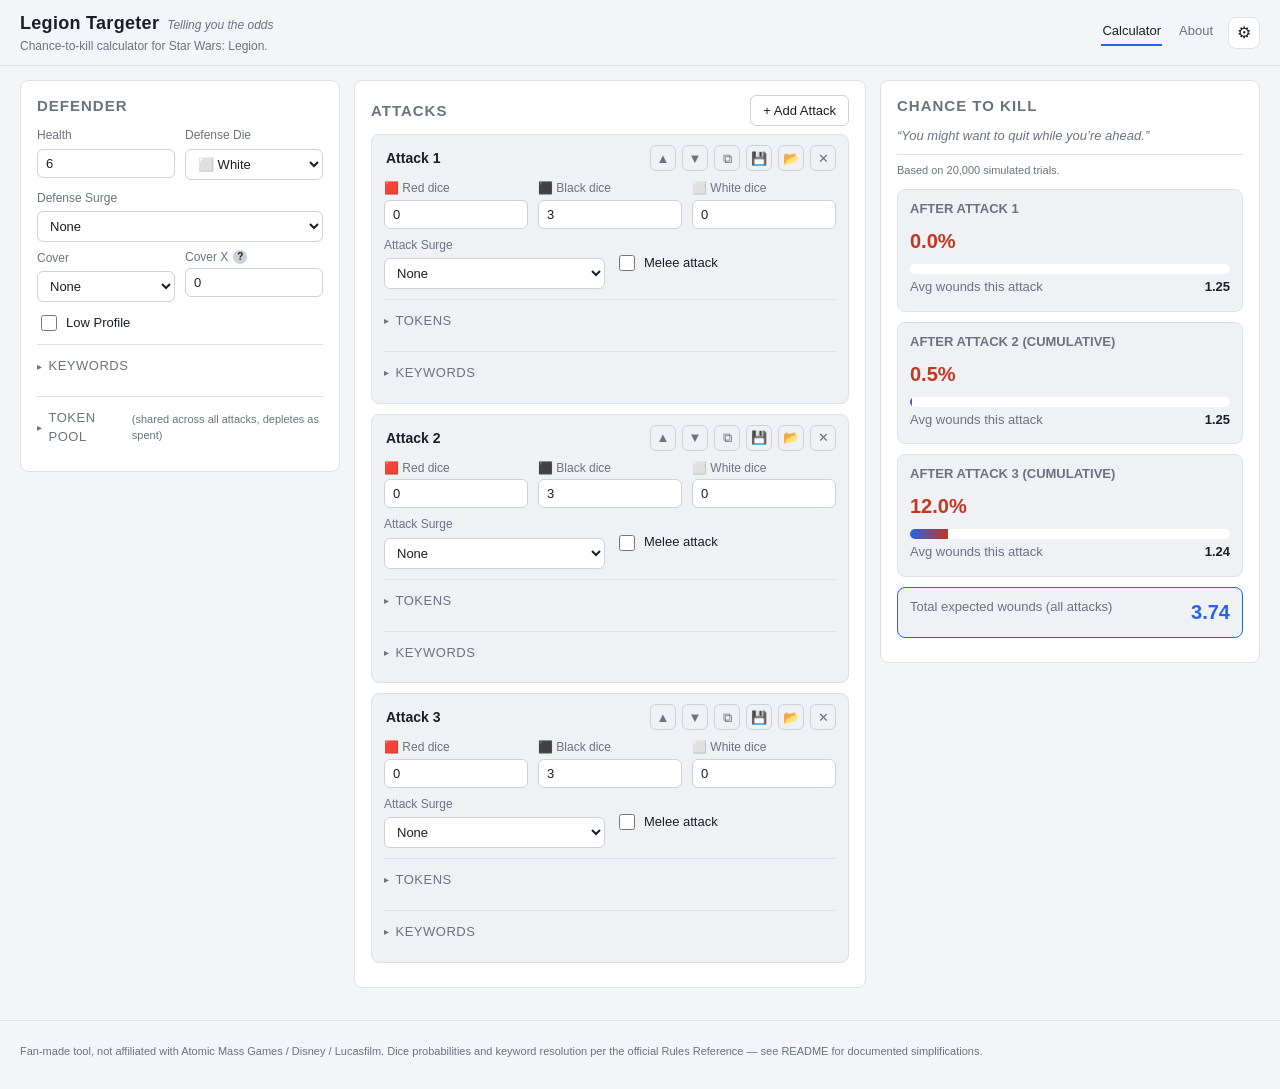
==== commit b3c2dfba: "Marksman Mastery, and other tweaks" ====
--- a/index.html
+++ b/index.html
@@ -104,6 +104,10 @@
             <option value="heavy">Heavy</option>
           </select>
         </label>
+        <label class="field">
+          <span class="field-label">Cover X <span class="hint-icon" title="Cover X keyword: improves cover by X, stacks with terrain Cover" tabindex="0">?</span></span>
+          <input type="number" id="def-coverX" min="0" value="0" />
+        </label>
         <label class="field checkbox-field">
           <input type="checkbox" id="def-lowProfile" /> Low Profile
         </label>
@@ -133,6 +137,25 @@
             </label>
             <label class="field">Upgrade Defense Dice X
               <input type="number" id="def-upgradeX" min="0" value="0" />
+            </label>
+          </div>
+          <div class="field-row">
+            <label class="field checkbox-field">
+              <input type="checkbox" id="def-block" /> Block
+            </label>
+            <label class="field checkbox-field">
+              <input type="checkbox" id="def-nimble" /> Nimble
+            </label>
+            <label class="field checkbox-field">
+              <input type="checkbox" id="def-outmaneuver" /> Outmaneuver
+            </label>
+          </div>
+          <div class="field-row">
+            <label class="field checkbox-field">
+              <input type="checkbox" id="def-immunePierce" /> Immune: Pierce
+            </label>
+            <label class="field checkbox-field">
+              <input type="checkbox" id="def-immuneBlast" /> Immune: Blast
             </label>
           </div>
         </div>
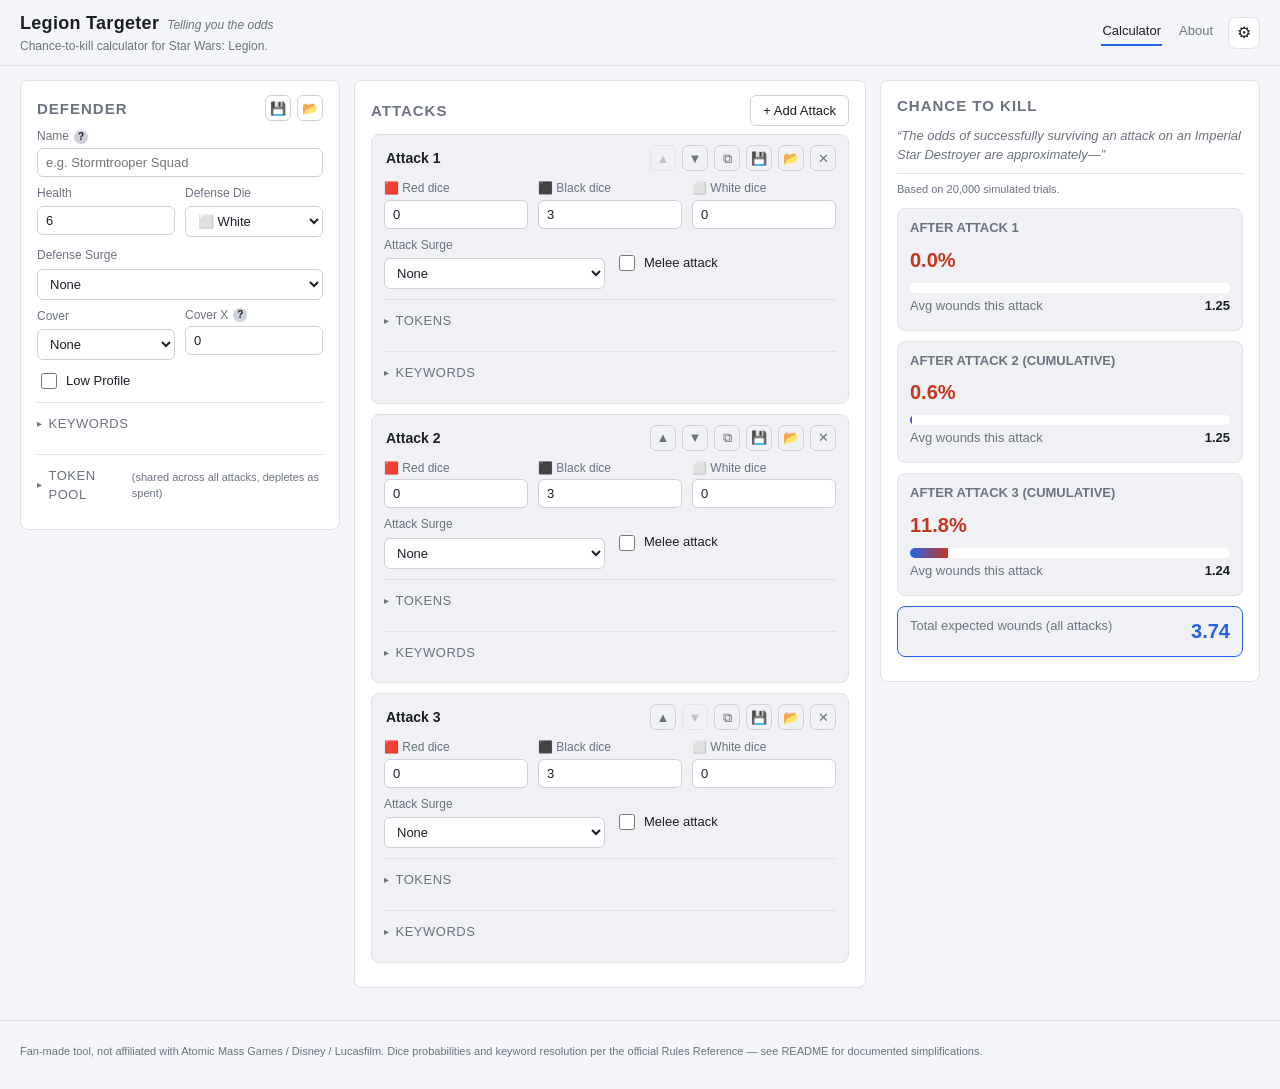
==== commit 5ccd3bf2: "Defender Tweaks" ====
--- a/index.html
+++ b/index.html
@@ -76,7 +76,21 @@
 
   <main class="layout">
     <section class="panel defender-panel">
-      <h2>Defender</h2>
+      <div class="attacks-header">
+        <h2>Defender</h2>
+        <div class="card-toolbar">
+          <button id="defSaveBtn" class="icon-mini-btn" type="button" title="Save this defender as a JSON file">💾</button>
+          <button id="defLoadBtn" class="icon-mini-btn" type="button" title="Load a defender JSON file">📂</button>
+          <input type="file" id="defLoadFile" accept="application/json,.json" style="display:none" />
+        </div>
+      </div>
+
+      <div class="field-row">
+        <label class="field" style="flex: 1 1 100%;">
+          <span class="field-label">Name <span class="hint-icon" title="Optional label, saved with this defender" tabindex="0">?</span></span>
+          <input type="text" id="def-name" placeholder="e.g. Stormtrooper Squad" />
+        </label>
+      </div>
 
       <div class="field-row">
         <label class="field">Health
--- a/style.css
+++ b/style.css
@@ -443,6 +443,8 @@
 }
 .icon-mini-btn:hover { color: var(--accent-2); border-color: var(--accent-2); }
 .icon-mini-btn.danger:hover { color: var(--accent); border-color: var(--accent); }
+.icon-mini-btn:disabled { opacity: 0.35; cursor: default; }
+.icon-mini-btn:disabled:hover { color: var(--muted); border-color: var(--input-border); }
 
 /* ==========================================================================
    Site nav (about.html) and the Calculator/About links (also reused inside
